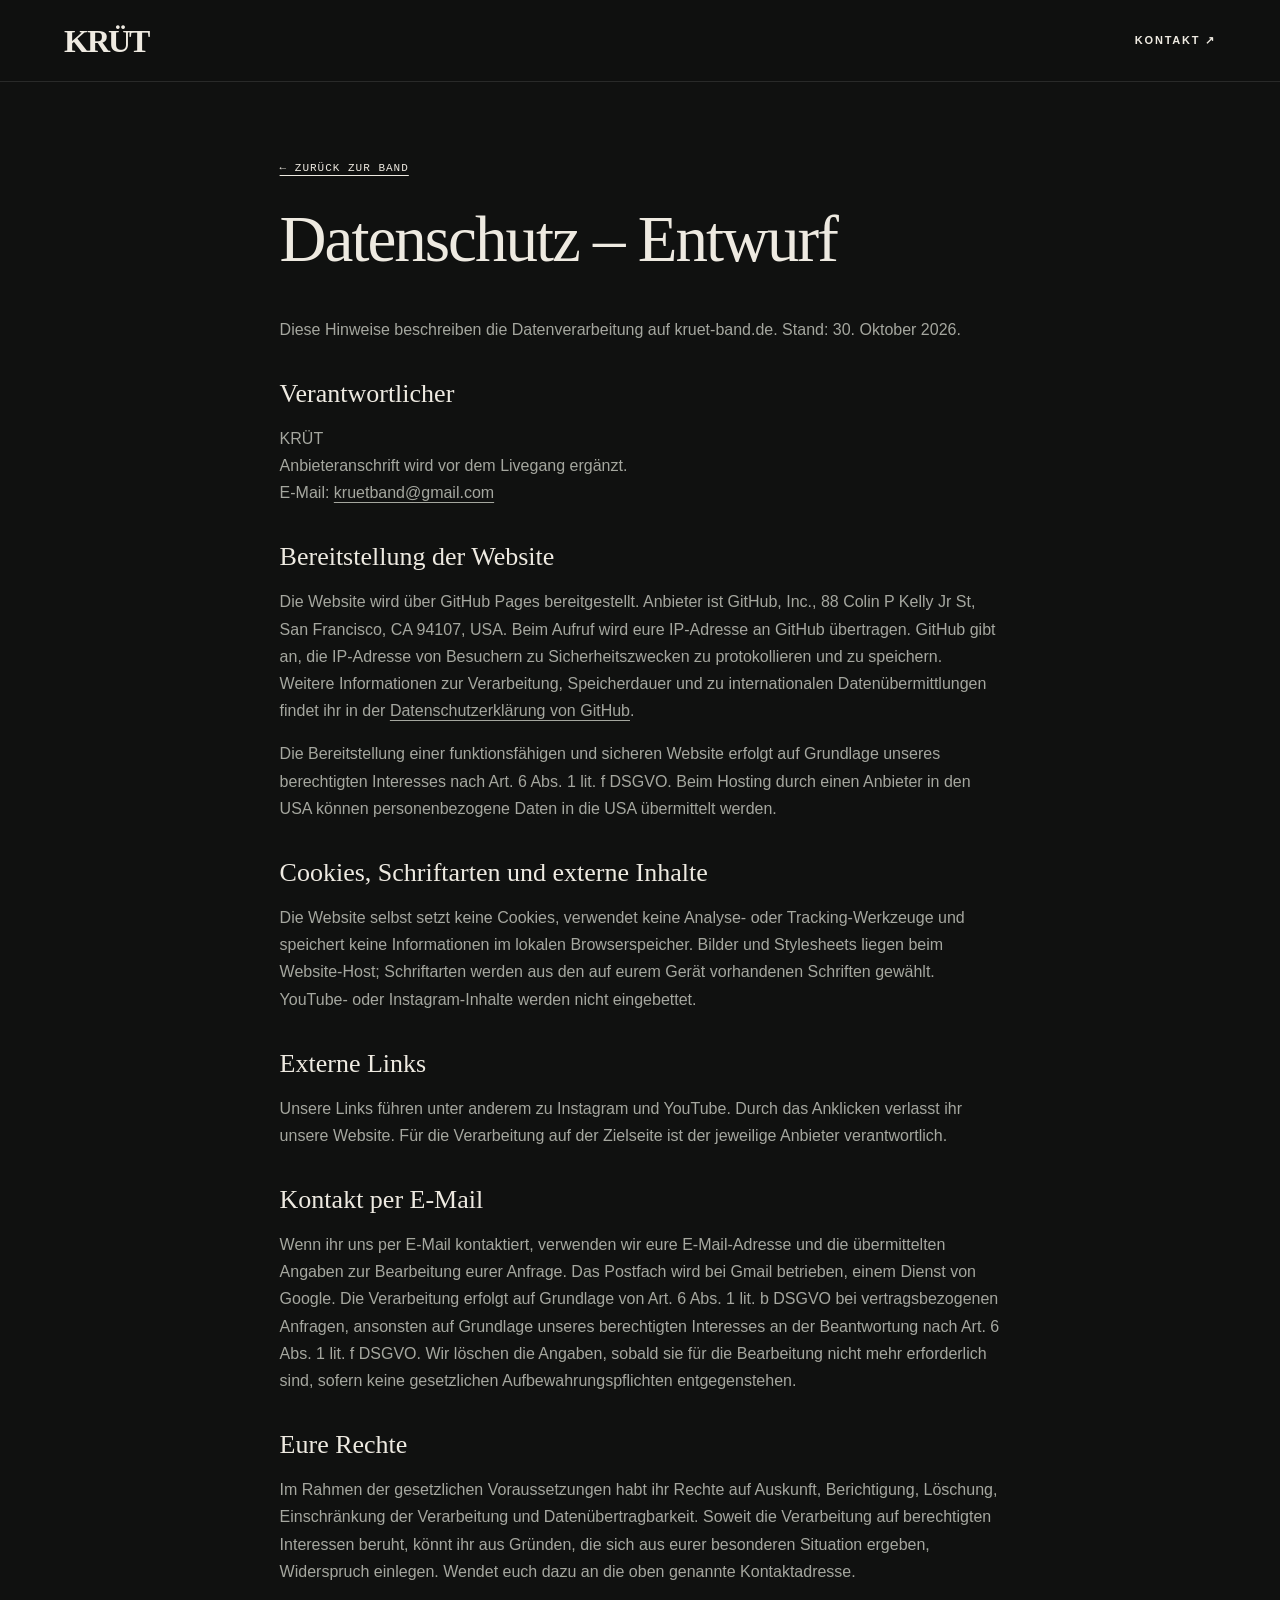
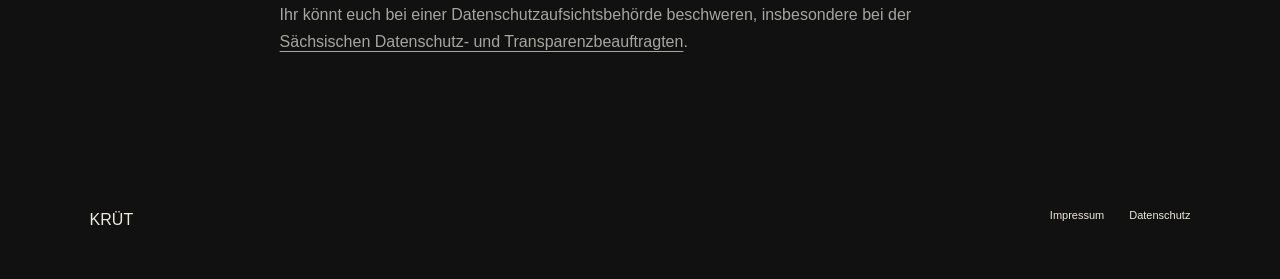
==== site/datenschutz.html @ bb8f028b "Build responsive KRÜT band website and prepare GitHub Pages [skip pages]" ====
<!doctype html>
<html lang="de">
<head>
<meta charset="utf-8">
<meta name="viewport" content="width=device-width,initial-scale=1">
<title>Datenschutz — KRÜT</title>
<meta name="robots" content="noindex">
<link rel="icon" href="assets/favicon.svg" type="image/svg+xml">
<link rel="stylesheet" href="styles.css">
</head>
<body>
<a class="skip" href="#inhalt">Zum Inhalt springen</a>
<header class="header">
<a class="wordmark" href="index.html">KRÜT</a>
<nav aria-label="Hauptnavigation">
<a href="index.html#kontakt">Kontakt ↗</a>
</nav>
</header>
<main class="section legal" id="inhalt">
<a class="back" href="index.html">← Zurück zur Band</a>
<h1>Datenschutz – Entwurf</h1>
<p>Diese Hinweise beschreiben die Datenverarbeitung auf kruet-band.de. Stand: 30. Oktober 2026.</p>
<h2>Verantwortlicher</h2>
<p>KRÜT<br>Anbieteranschrift wird vor dem Livegang ergänzt.<br>E-Mail: <a href="mailto:kruetband@gmail.com">kruetband@gmail.com</a>
</p>
<h2>Bereitstellung der Website</h2>
<p>Die Website wird über GitHub Pages bereitgestellt. Anbieter ist GitHub, Inc., 88 Colin P Kelly Jr St, San Francisco, CA 94107, USA. Beim Aufruf wird eure IP-Adresse an GitHub übertragen. GitHub gibt an, die IP-Adresse von Besuchern zu Sicherheitszwecken zu protokollieren und zu speichern. Weitere Informationen zur Verarbeitung, Speicherdauer und zu internationalen Datenübermittlungen findet ihr in der <a href="https://docs.github.com/en/site-policy/privacy-policies/github-general-privacy-statement" target="_blank" rel="noopener noreferrer">Datenschutzerklärung von GitHub</a>.</p>
<p>Die Bereitstellung einer funktionsfähigen und sicheren Website erfolgt auf Grundlage unseres berechtigten Interesses nach Art. 6 Abs. 1 lit. f DSGVO. Beim Hosting durch einen Anbieter in den USA können personenbezogene Daten in die USA übermittelt werden.</p>
<h2>Cookies, Schriftarten und externe Inhalte</h2>
<p>Die Website selbst setzt keine Cookies, verwendet keine Analyse- oder Tracking-Werkzeuge und speichert keine Informationen im lokalen Browserspeicher. Bilder und Stylesheets liegen beim Website-Host; Schriftarten werden aus den auf eurem Gerät vorhandenen Schriften gewählt. YouTube- oder Instagram-Inhalte werden nicht eingebettet.</p>
<h2>Externe Links</h2>
<p>Unsere Links führen unter anderem zu Instagram und YouTube. Durch das Anklicken verlasst ihr unsere Website. Für die Verarbeitung auf der Zielseite ist der jeweilige Anbieter verantwortlich.</p>
<h2>Kontakt per E-Mail</h2>
<p>Wenn ihr uns per E-Mail kontaktiert, verwenden wir eure E-Mail-Adresse und die übermittelten Angaben zur Bearbeitung eurer Anfrage. Das Postfach wird bei Gmail betrieben, einem Dienst von Google. Die Verarbeitung erfolgt auf Grundlage von Art. 6 Abs. 1 lit. b DSGVO bei vertragsbezogenen Anfragen, ansonsten auf Grundlage unseres berechtigten Interesses an der Beantwortung nach Art. 6 Abs. 1 lit. f DSGVO. Wir löschen die Angaben, sobald sie für die Bearbeitung nicht mehr erforderlich sind, sofern keine gesetzlichen Aufbewahrungspflichten entgegenstehen.</p>
<h2>Eure Rechte</h2>
<p>Im Rahmen der gesetzlichen Voraussetzungen habt ihr Rechte auf Auskunft, Berichtigung, Löschung, Einschränkung der Verarbeitung und Datenübertragbarkeit. Soweit die Verarbeitung auf berechtigten Interessen beruht, könnt ihr aus Gründen, die sich aus eurer besonderen Situation ergeben, Widerspruch einlegen. Wendet euch dazu an die oben genannte Kontaktadresse.</p>
<p>Ihr könnt euch bei einer Datenschutzaufsichtsbehörde beschweren, insbesondere bei der <a href="https://www.datenschutz.sachsen.de/" target="_blank" rel="noopener noreferrer">Sächsischen Datenschutz- und Transparenzbeauftragten</a>.</p>
</main>
<footer>
<a href="index.html">KRÜT</a>
<nav aria-label="Rechtliches">
<a href="impressum.html">Impressum</a>
<a href="datenschutz.html">Datenschutz</a>
</nav>
</footer>
</body>
</html>
---- site/styles.css ----
@charset "UTF-8";
  
:root {
  color-scheme:dark;
  --bg:#101110;
  --ink:#eeeae1;
  --muted:#a5a79f;
  --line:#363a34;
  --accent:#c3b396;
  --red:#c5764d}
* {
  box-sizing:border-box}
html {
  scroll-behavior:smooth;
  scroll-padding-top:100px}
body {
  margin:0;
  background:var(--bg);
  color:var(--ink);
  font:16px/1.7 Arial,Helvetica,sans-serif}
a {
  color:inherit;
  text-decoration:none}
button,a {
  -webkit-tap-highlight-color:transparent}
a:focus-visible {
  outline:2px solid var(--accent);
  outline-offset:7px}
img {
  display:block;
  max-width:100%;
  height:auto}
::selection {
  background:#c3b396;
  color:#101110}
.skip {
  position:fixed;
  top:-100px;
  left:20px;
  padding:12px;
  background:var(--ink);
  color:var(--bg);
  z-index:100}
.skip:focus {
  top:10px}
.header {
  position:sticky;
  top:0;
  z-index:10;
  height:82px;
  padding:0 5%;
  display:flex;
  align-items:center;
  justify-content:space-between;
  gap:24px;
  border-bottom:1px solid #ffffff1c;
  background:#101110f5}
.wordmark {
  font-family:Georgia,serif;
  font-weight:bold;
  font-size:32px;
  letter-spacing:-2px;
  line-height:1}
.wordmark span {
  font:16px monospace;
  color:var(--red);
  margin-left:12px}
.header nav {
  display:flex;
  gap:34px;
  font-size:11px;
  letter-spacing:1.8px;
  text-transform:uppercase;
  font-weight:bold}
.header a:hover,.text-link:hover,footer a:hover {
  color:var(--accent)}
.hero {
  height:min(850px,calc(100svh - 82px));
  min-height:650px;
  position:relative;
  isolation:isolate;
  overflow:hidden;
  background:#080a09}
.hero-photo {
  position:absolute;
  inset:0;
  width:100%;
  height:100%;
  object-fit:cover;
  object-position:67% 42%;
  z-index:-3}
.hero-shade {
  position:absolute;
  inset:0;
  background:linear-gradient(90deg,rgba(5,8,7,.92) 0%,rgba(5,8,7,.75) 28%,rgba(5,8,7,.12) 70%),linear-gradient(0deg,#101110 0%,transparent 35%);
  z-index:-2}
.hero-content {
  margin-left:7%;
  padding-top:45px;
  width:570px;
  max-width:85%}
.eyebrow,.section-label,.hero-foot,.status {
  font:11px/1.6 'Courier New',monospace;
  letter-spacing:2px;
  text-transform:uppercase}
.eyebrow {
  color:var(--accent);
  display:flex;
  align-items:center;
  gap:12px}
.ember {
  width:5px;
  height:5px;
  background:var(--red);
  box-shadow:0 0 15px #dc6538}
.hero h1 {
  margin:14px 0 0;
  width:310px}
.hero-logo {
  width:100%;
  mix-blend-mode:screen}
.hero-line {
  font-family:Georgia,serif;
  font-size:clamp(25px,3vw,40px);
  line-height:1.2;
  margin:12px 0 30px;
  letter-spacing:-1px}
.actions {
  display:flex;
  flex-wrap:wrap;
  gap:12px}
.button {
  display:inline-flex;
  gap:24px;
  align-items:center;
  justify-content:space-between;
  padding:13px 20px;
  background:var(--ink);
  border:1px solid var(--ink);
  color:#101110;
  font-size:12px;
  font-weight:bold;
  transition:background .2s,color .2s}
.button:hover {
  background:var(--accent);
  border-color:var(--accent)}
.button.ghost {
  background:#10111070;
  color:var(--ink);
  border-color:#777971}
.button.ghost:hover {
  border-color:var(--ink);
  background:#232820}
.hero-foot {
  position:absolute;
  bottom:24px;
  left:7%;
  right:7%;
  display:flex;
  justify-content:space-between;
  gap:24px;
  color:var(--muted);
  letter-spacing:1px;
  font-size:10px}
.hero-foot a {
  color:var(--ink)}
.hero-foot a span {
  margin-left:18px}
.section {
  padding:70px 7% 90px;
  scroll-margin-top:10px}
.section-label {
  display:flex;
  justify-content:space-between;
  gap:24px;
  color:var(--muted);
  padding-bottom:24px;
  border-top:1px solid var(--line);
  padding-top:18px;
  font-size:10px;
  letter-spacing:1.4px}
.about {
  padding-top:65px}
.about-grid,.live-grid {
  display:grid;
  grid-template-columns:1.1fr 1fr;
  gap:9%;
  padding-top:28px}
h2 {
  font:clamp(35px,4.2vw,62px)/1.07 Georgia,'Times New Roman',serif;
  letter-spacing:-2px;
  margin:0 0 36px}
h2 em {
  font-weight:normal;
  color:var(--accent)}
.about-copy {
  padding-top:3px;
  color:var(--muted);
  max-width:500px}
.about-copy p {
  margin:0 0 24px}
.about-copy .lead {
  font-size:20px;
  line-height:1.5;
  color:var(--ink)}
.members {
  background:#171a17}
.member-grid {
  display:grid;
  grid-template-columns:repeat(3,1fr);
  gap:26px;
  margin-top:40px}
figure {
  margin:0}
.portrait {
  overflow:hidden;
  aspect-ratio:3/4;
  background:#232720}
.portrait img {
  width:100%;
  height:100%;
  object-fit:cover;
  filter:grayscale(.85) brightness(.83);
  transition:filter .4s,transform .7s}
.portrait:hover img {
  filter:grayscale(0) brightness(.95);
  transform:scale(1.025)}
figcaption {
  padding:20px 0 0;
  position:relative}
figcaption h3 {
  font:36px/1 Georgia,serif;
  margin:0 0 8px}
figcaption>span {
  font-size:12px;
  color:var(--muted)}
figcaption .member-number {
  position:absolute;
  right:0;
  top:25px;
  font:22px Georgia,serif;
  color:#7c806f}
.live-info {
  border-left:1px solid var(--line);
  padding:8px 0 10px 35px;
  align-self:start}
.status {
  color:var(--accent);
  font-size:11px;
  letter-spacing:1px}
.live-info p:not(.status) {
  color:var(--muted);
  font-size:14px}
.text-link {
  font-size:12px;
  font-weight:bold;
  display:inline-block;
  margin-top:20px;
  padding-bottom:6px;
  border-bottom:1px solid #74786b}
.text-link span {
  margin-left:28px}
.channels {
  padding-top:15px}
.channel {
  display:grid;
  grid-template-columns:50px 1fr 1fr 40px;
  align-items:center;
  gap:20px;
  padding:27px 0;
  border-bottom:1px solid var(--line);
  transition:color .2s}
.channel:hover {
  color:var(--accent)}
.channel-index {
  font:11px monospace;
  color:var(--muted)}
.channel-name {
  font:clamp(26px,3vw,42px) Georgia,serif;
  letter-spacing:-1px}
.channel-copy {
  color:var(--muted);
  font-size:13px}
.arrow {
  font:32px Arial;
  text-align:right}
.contact {
  background:#1d221c;
  padding-bottom:100px}
.contact .eyebrow {
  margin:30px 0 20px}
.contact h2 {
  font-size:clamp(40px,6vw,83px)}
.email {
  display:inline-block;
  font-size:clamp(16px,2.5vw,30px);
  padding-bottom:10px;
  border-bottom:1px solid #929982;
  overflow-wrap:anywhere}
.email span {
  margin-left:30px;
  color:var(--accent)}
.email:hover {
  color:var(--accent)}
footer {
  padding:45px 7%;
  display:flex;
  align-items:start;
  gap:50px}
footer p {
  font-size:12px;
  color:var(--muted);
  margin:0}
footer p span {
  font-size:10px}
footer nav {
  margin-left:auto;
  display:flex;
  gap:25px;
  font-size:11px}
.legal {
  max-width:900px;
  margin:auto;
  min-height:70vh}
.legal h1 {
  font:clamp(38px,6vw,65px)/1.1 Georgia,serif;
  letter-spacing:-2px;
  margin:25px 0 40px}
.legal h2 {
  font:26px Georgia,serif;
  letter-spacing:0;
  margin:36px 0 12px}
.legal p,.legal li {
  color:var(--muted)}
.legal a {
  text-decoration:underline;
  text-underline-offset:4px}
.legal address {
  font-style:normal}
.legal .back {
  font:11px monospace;
  text-transform:uppercase;
  letter-spacing:1px}
.legal li {
  margin-bottom:10px}

@media(min-width:1700px) {
  .hero-content {
  margin-left:max(7%,calc((100vw - 1450px)/2))}
}
@media(max-width:800px) {
  .header {
  height:auto;
  min-height:76px;
  padding:18px 6%;
  gap:16px}
.header nav {
  gap:18px;
  font-size:10px;
  letter-spacing:1px}
.wordmark {
  font-size:28px}
.hero {
  height:790px;
  min-height:0}
.hero-photo {
  object-position:62% 35%}
.hero-shade {
  background:linear-gradient(90deg,#080b09b0,#080b0920),linear-gradient(0deg,#101110 0%,#101110da 28%,transparent 90%)}
.hero-content {
  padding-top:150px;
  margin-left:7%}
.hero h1 {
  width:270px}
.hero-line {
  font-size:35px}
.hero-foot>span {
  display:none}
.hero-foot {
  bottom:25px}
.section {
  padding:50px 7% 60px}
.about-grid,.live-grid {
  grid-template-columns:1fr;
  gap:0;
  padding-top:18px}
.about-copy {
  max-width:unset}
.member-grid {
  gap:14px}
.portrait {
  aspect-ratio:2/3}
.live-info {
  padding-left:22px}
.section-label span:last-child {
  max-width:50%;
  text-align:right;
  letter-spacing:.5px}
.channels {
  padding-top:10px}
.channel {
  grid-template-columns:24px 1fr 35px;
  gap:12px}
.channel-copy {
  grid-column:2;
  grid-row:2}
.channel .arrow {
  grid-column:3;
  grid-row:1/3}
.channel {
  row-gap:5px}
footer {
  flex-wrap:wrap;
  gap:25px}
footer nav {
  margin-left:0;
  flex-basis:100%}
.legal {
  padding-top:40px}
}

@media(max-width:500px) {
  html {
  scroll-padding-top:120px}
.header {
  flex-wrap:wrap;
  padding:14px 7%;
  gap:14px}
.header .wordmark {
  font-size:27px}
.header nav {
  width:100%;
  justify-content:space-between;
  gap:12px;
  font-size:10px}
.hero {
  height:730px}
.hero-photo {
  object-position:58% 15%;
  height:68%}
.hero-shade {
  background:linear-gradient(0deg,#101110 20%,#101110e0 40%,#10111010 85%)}
.hero-content {
  padding-top:230px;
  max-width:86%}
.hero h1 {
  width:210px;
  margin-top:0}
.hero .eyebrow {
  position:absolute;
  top:20px;
  font-size:10px}
.hero-line {
  font-size:30px;
  margin-top:0}
.hero-logo {
  margin-bottom:-12px}
.actions {
  gap:10px}
.button {
  padding:12px 15px;
  font-size:11px;
  gap:12px}
.hero-foot {
  font-size:9px}
.section-label {
  font-size:9px;
  gap:15px}
.member-grid {
  grid-template-columns:1fr;
  gap:36px}
.portrait {
  aspect-ratio:4/5}
.portrait img {
  object-position:center 35%}
.members h2 {
  margin-bottom:24px}
.member-grid {
  margin-top:25px}
h2 {
  letter-spacing:-1.2px}
.contact h2 {
  font-size:40px}
.email span {
  margin-left:5px}
.channel {
  padding:22px 0}
footer nav {
  gap:22px}
}

@media(prefers-reduced-motion:reduce) {
  html {
  scroll-behavior:auto}
* {
  transition:none!important}
}
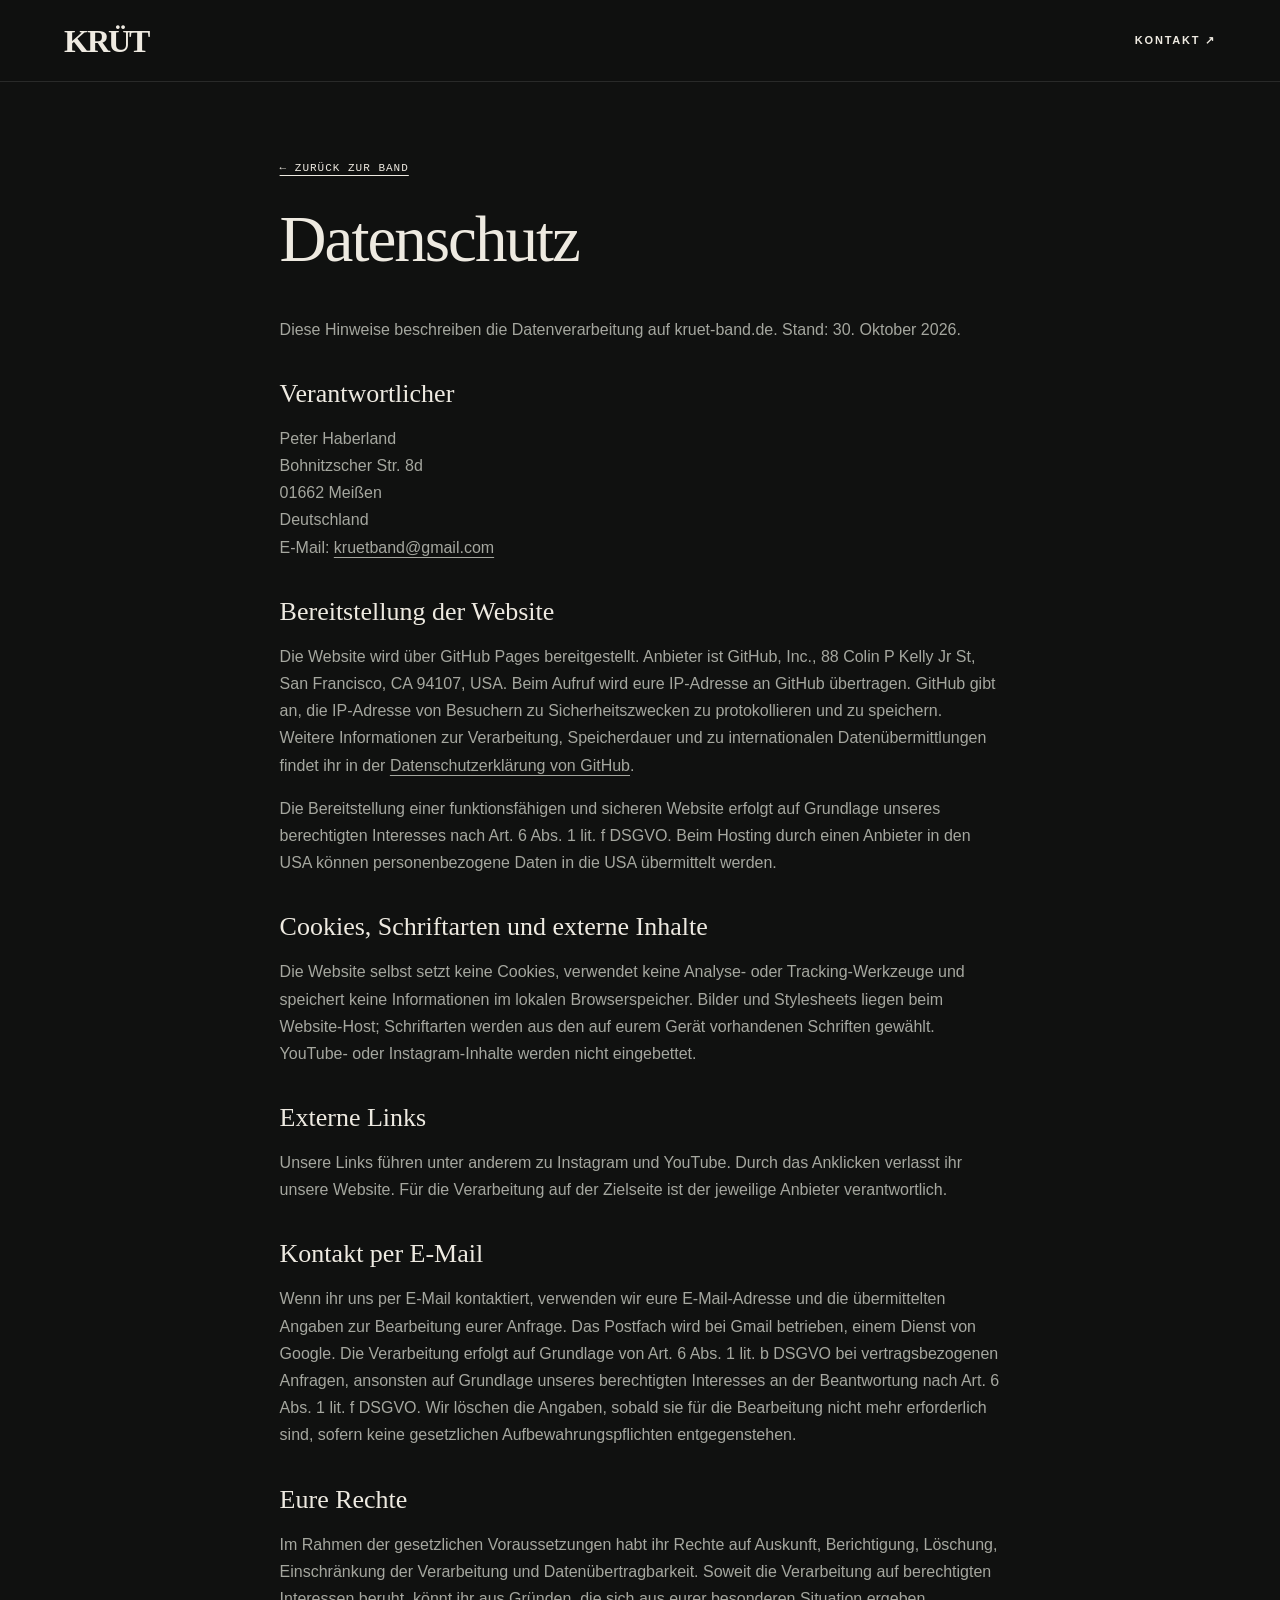
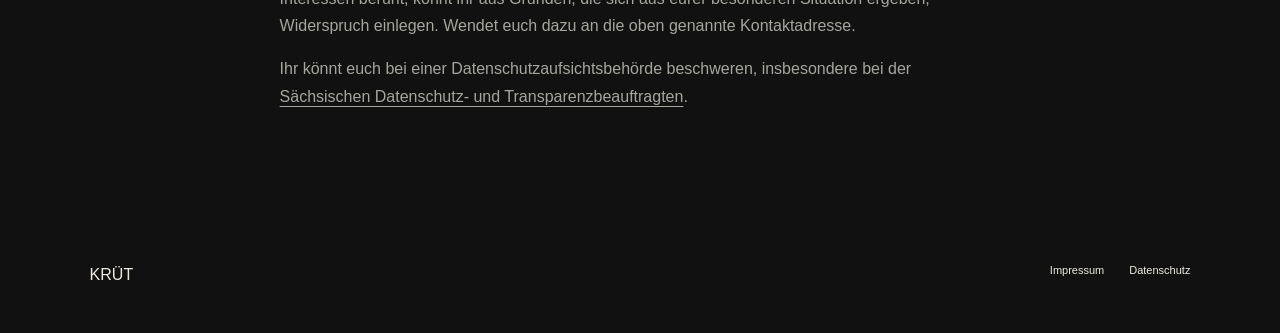
==== commit 59233a47: "Complete approved legal contact details and publish band website" ====
--- a/site/datenschutz.html
+++ b/site/datenschutz.html
@@ -18,10 +18,10 @@
 </header>
 <main class="section legal" id="inhalt">
 <a class="back" href="index.html">← Zurück zur Band</a>
-<h1>Datenschutz – Entwurf</h1>
+<h1>Datenschutz</h1>
 <p>Diese Hinweise beschreiben die Datenverarbeitung auf kruet-band.de. Stand: 30. Oktober 2026.</p>
 <h2>Verantwortlicher</h2>
-<p>KRÜT<br>Anbieteranschrift wird vor dem Livegang ergänzt.<br>E-Mail: <a href="mailto:kruetband@gmail.com">kruetband@gmail.com</a>
+<p>Peter Haberland<br>Bohnitzscher Str. 8d<br>01662 Meißen<br>Deutschland<br>E-Mail: <a href="mailto:kruetband@gmail.com">kruetband@gmail.com</a>
 </p>
 <h2>Bereitstellung der Website</h2>
 <p>Die Website wird über GitHub Pages bereitgestellt. Anbieter ist GitHub, Inc., 88 Colin P Kelly Jr St, San Francisco, CA 94107, USA. Beim Aufruf wird eure IP-Adresse an GitHub übertragen. GitHub gibt an, die IP-Adresse von Besuchern zu Sicherheitszwecken zu protokollieren und zu speichern. Weitere Informationen zur Verarbeitung, Speicherdauer und zu internationalen Datenübermittlungen findet ihr in der <a href="https://docs.github.com/en/site-policy/privacy-policies/github-general-privacy-statement" target="_blank" rel="noopener noreferrer">Datenschutzerklärung von GitHub</a>.</p>
